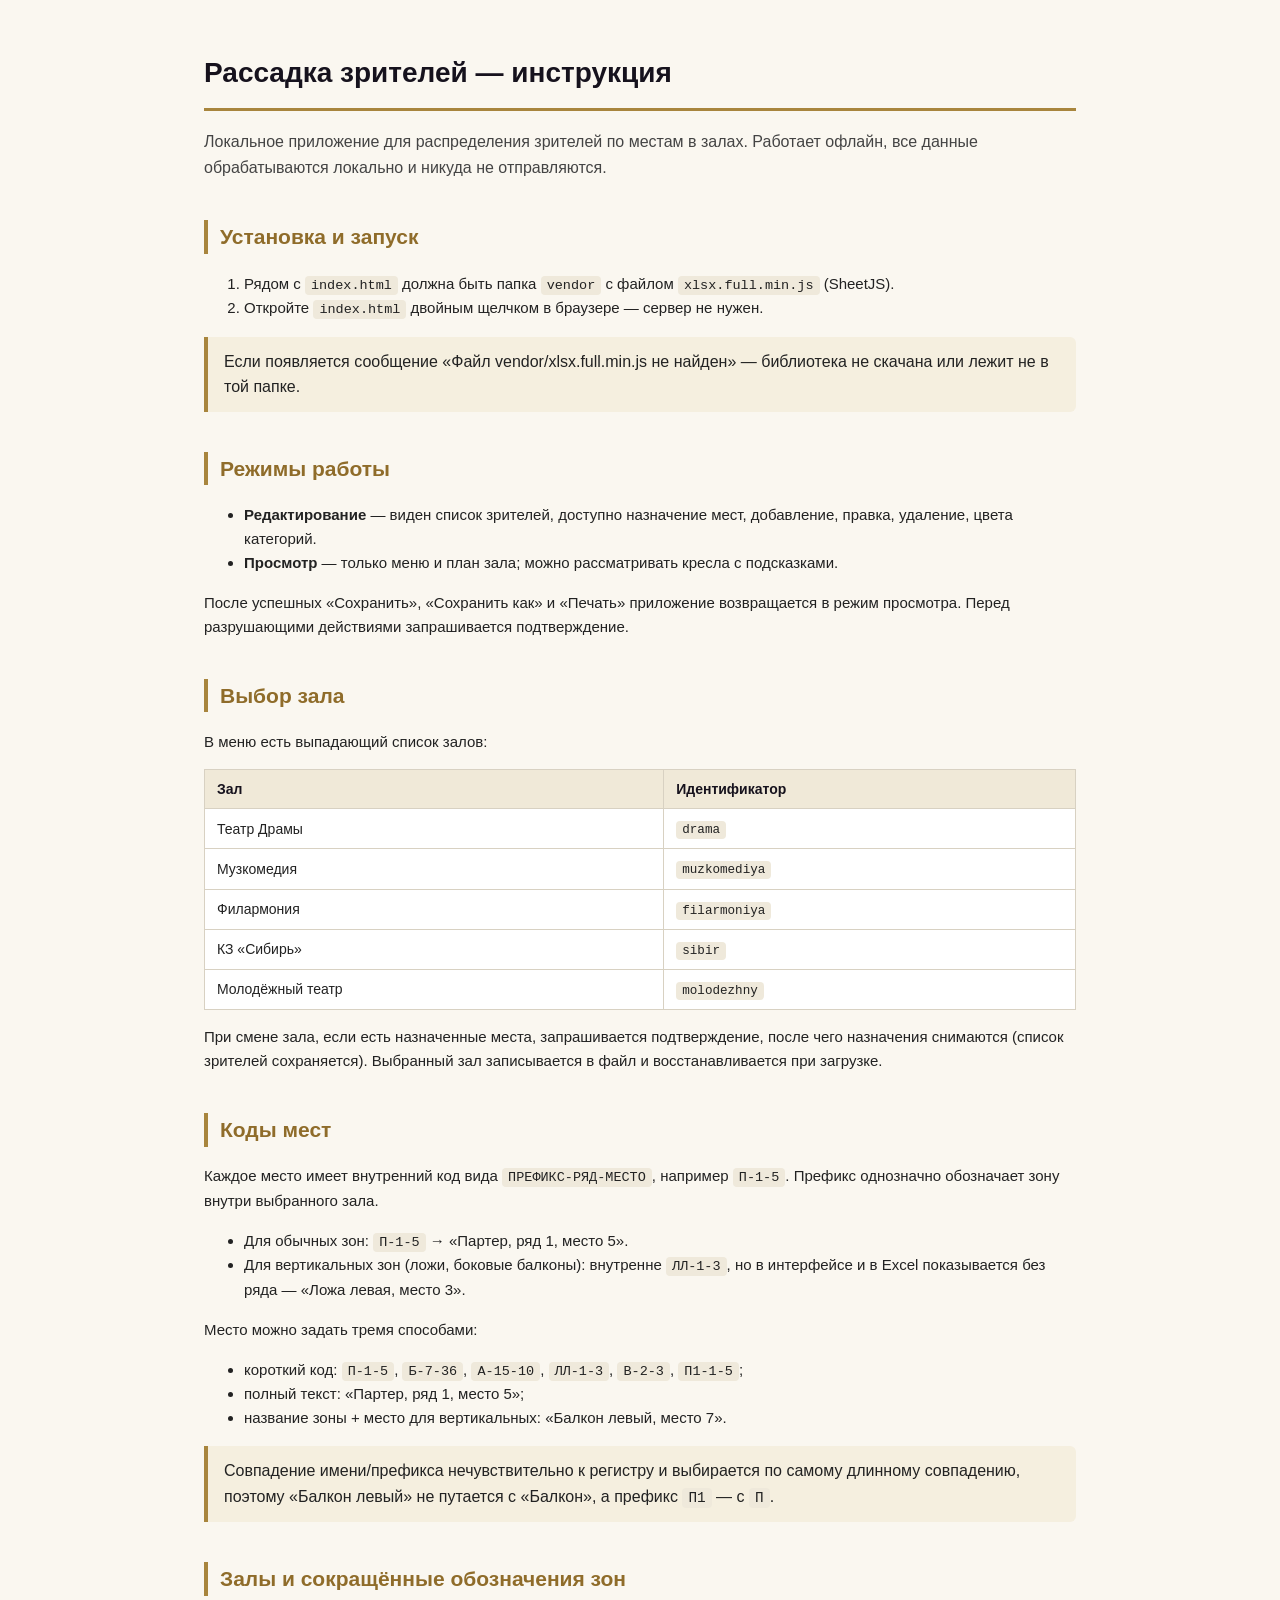
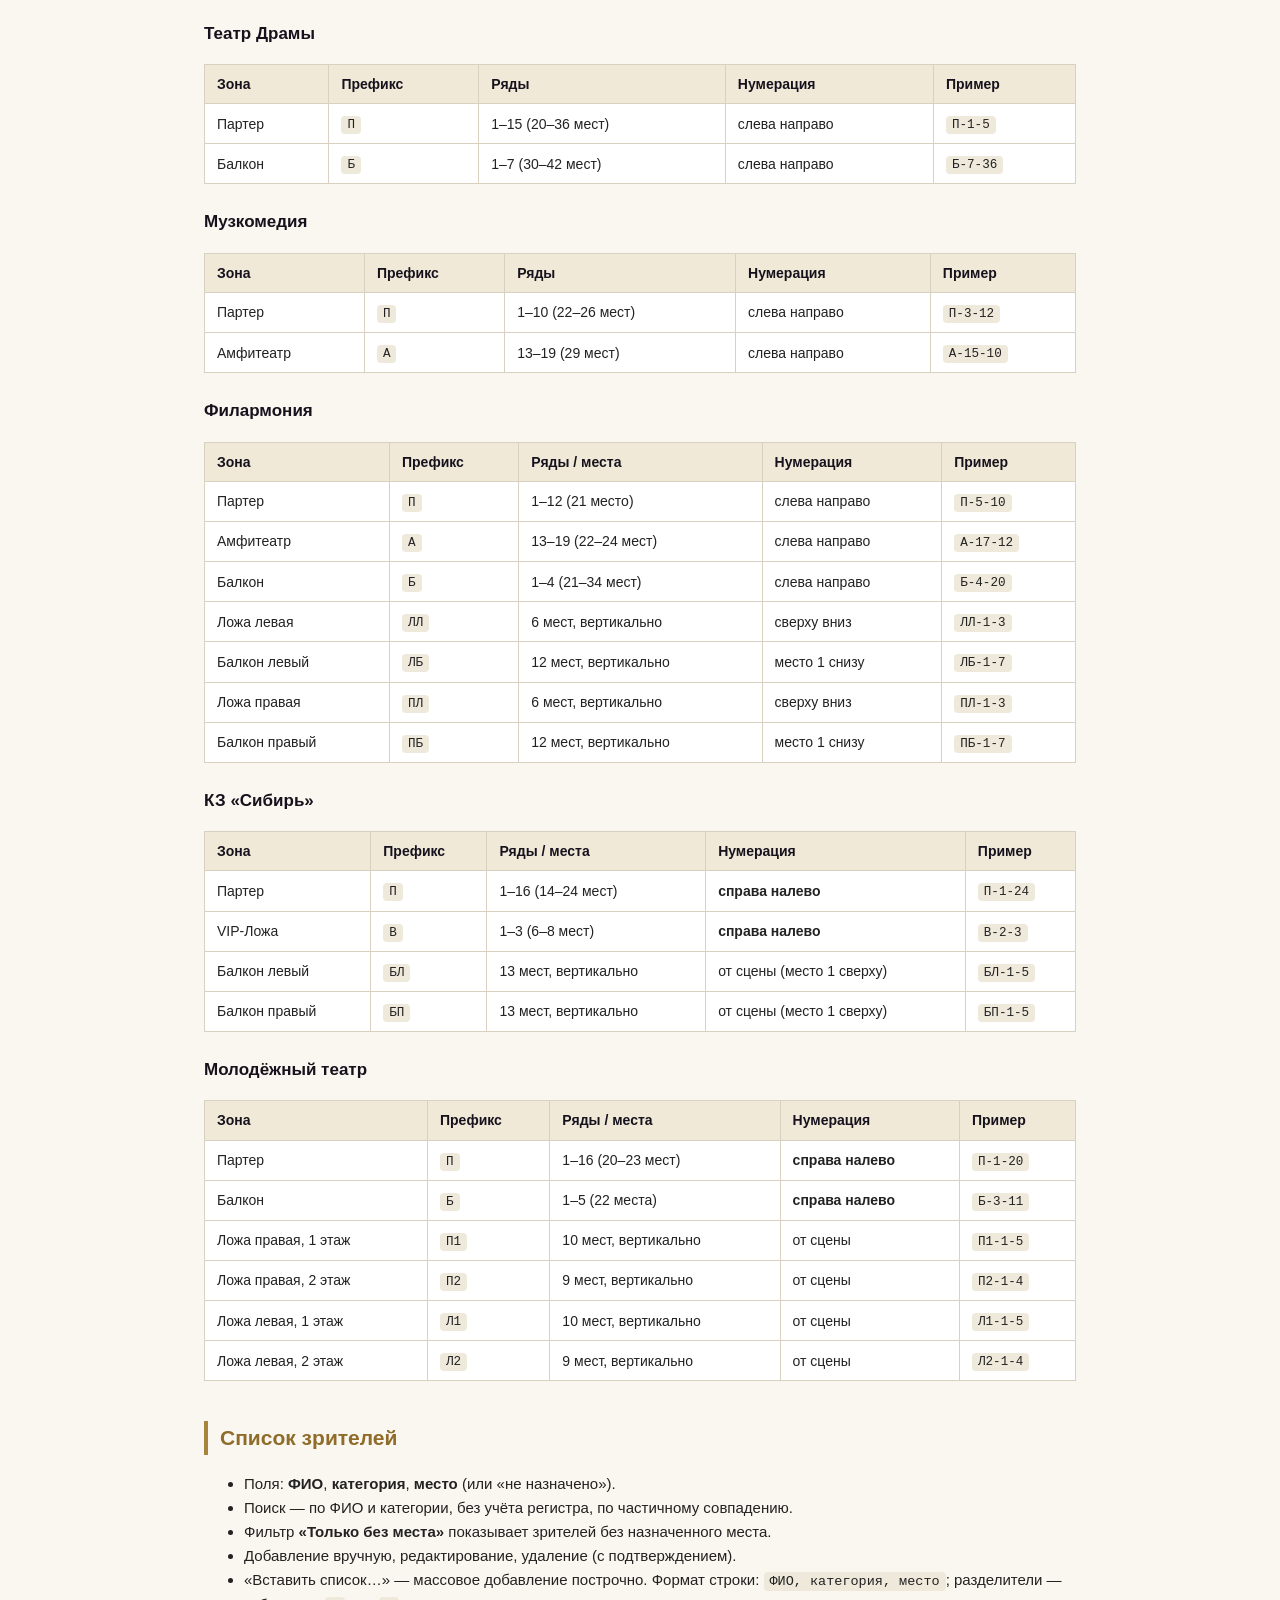
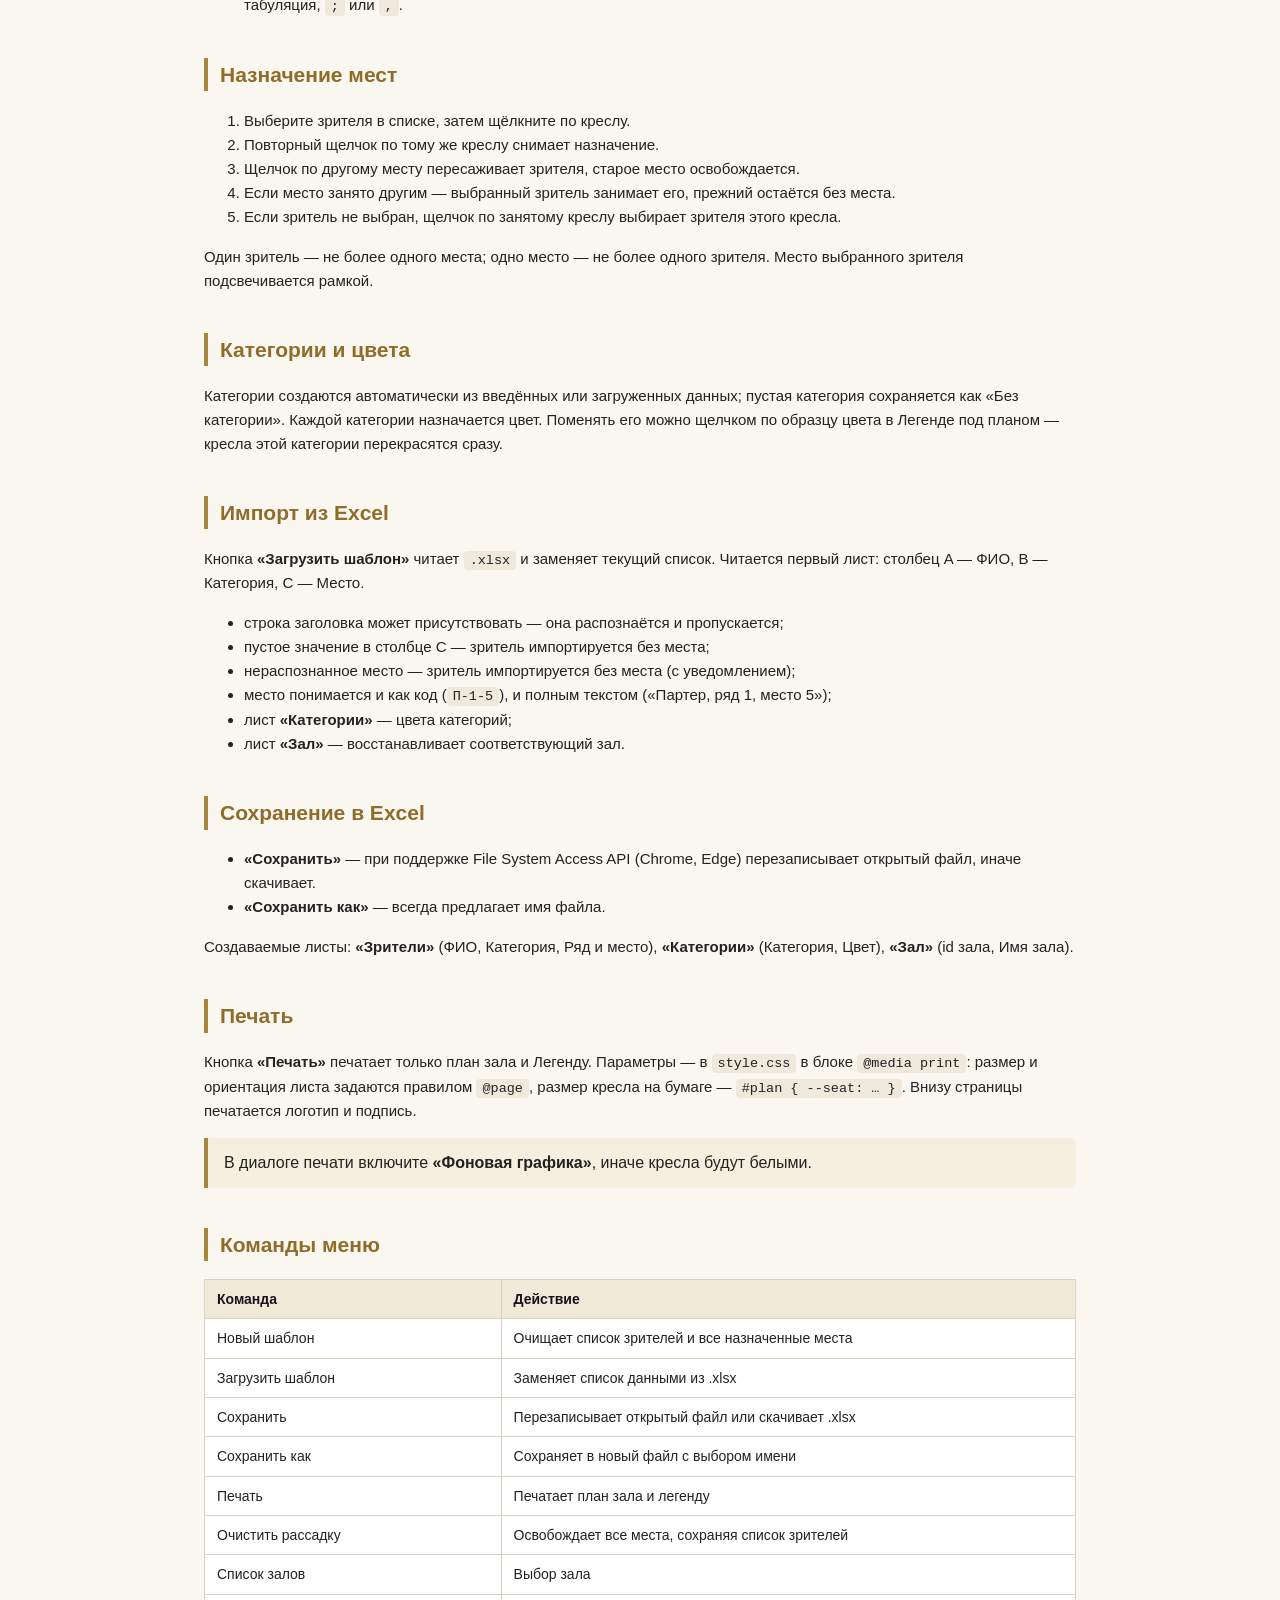
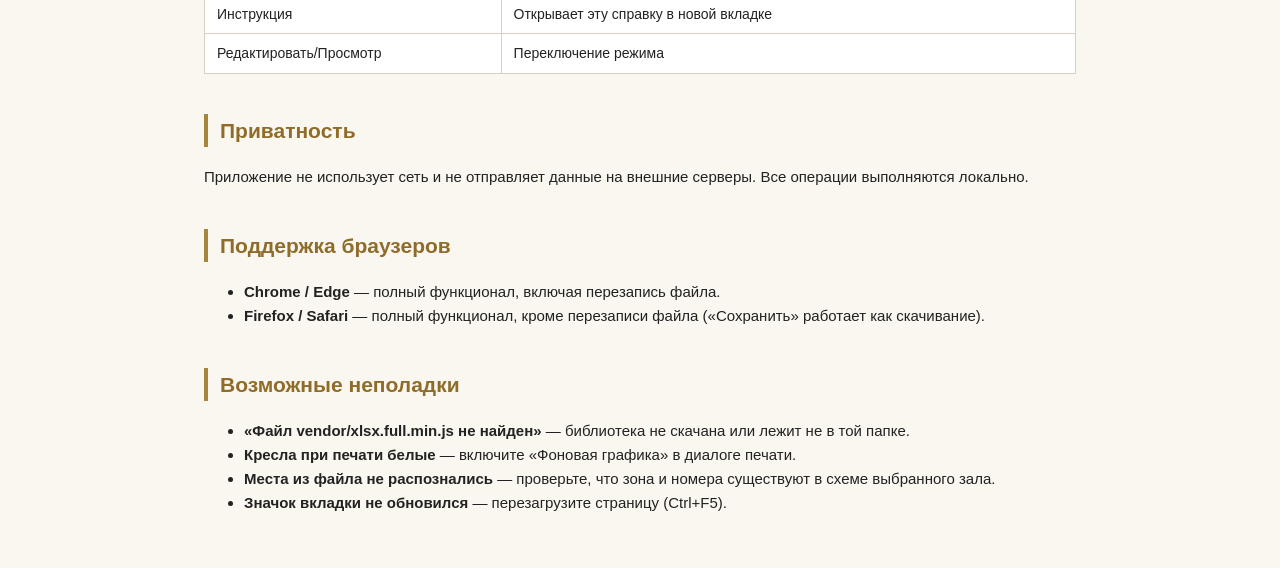
==== help.html @ 3951b34f "Create help.html" ====
<!DOCTYPE html>
<html lang="ru">
<head>
<meta charset="utf-8">
<meta name="viewport" content="width=device-width, initial-scale=1">
<title>Инструкция — Рассадка зрителей</title>
<style>
  :root { --gold:#a8853d; --ink:#16121d; --accent:#8f6c2a; }
  * { box-sizing: border-box; }
  body {
    font-family: "Segoe UI", "PT Sans", "Helvetica Neue", Arial, sans-serif;
    color:#222; background:#faf7f0; line-height:1.6; margin:0;
  }
  .container { max-width: 920px; margin:0 auto; padding:32px 24px 64px; }
  h1 { color:var(--ink); border-bottom:3px solid var(--gold); padding-bottom:12px; font-size:28px; }
  h2 { color:var(--accent); margin-top:40px; border-left:4px solid var(--gold); padding-left:12px; font-size:21px; }
  h3 { color:var(--ink); margin-top:24px; font-size:17px; }
  p, li { font-size:15px; }
  table { border-collapse:collapse; width:100%; margin:14px 0; background:#fff; }
  th, td { border:1px solid #d8d1c2; padding:8px 12px; text-align:left; font-size:14px; }
  th { background:#f0e9d8; color:var(--ink); }
  code { background:#efe9db; padding:2px 6px; border-radius:4px; font-family:Consolas,Menlo,monospace; font-size:0.9em; }
  pre { background:#f2ecdd; border:1px solid #ddd4c0; border-radius:8px; padding:12px 14px; overflow:auto; font-size:13px; }
  .hint { background:#f5efdf; border-left:4px solid var(--gold); padding:12px 16px; margin:14px 0; border-radius:0 6px 6px 0; }
  .lead { font-size:16px; color:#444; }
  a { color:var(--accent); }
</style>
</head>
<body>
<div class="container">

  <h1>Рассадка зрителей — инструкция</h1>
  <p class="lead">Локальное приложение для распределения зрителей по местам в залах.
  Работает офлайн, все данные обрабатываются локально и никуда не отправляются.</p>

  <h2>Установка и запуск</h2>
  <ol>
    <li>Рядом с <code>index.html</code> должна быть папка <code>vendor</code> с файлом
        <code>xlsx.full.min.js</code> (SheetJS).</li>
    <li>Откройте <code>index.html</code> двойным щелчком в браузере — сервер не нужен.</li>
  </ol>
  <div class="hint">Если появляется сообщение «Файл vendor/xlsx.full.min.js не найден» —
  библиотека не скачана или лежит не в той папке.</div>

  <h2>Режимы работы</h2>
  <ul>
    <li><b>Редактирование</b> — виден список зрителей, доступно назначение мест, добавление, правка, удаление, цвета категорий.</li>
    <li><b>Просмотр</b> — только меню и план зала; можно рассматривать кресла с подсказками.</li>
  </ul>
  <p>После успешных «Сохранить», «Сохранить как» и «Печать» приложение возвращается в режим просмотра.
  Перед разрушающими действиями запрашивается подтверждение.</p>

  <h2>Выбор зала</h2>
  <p>В меню есть выпадающий список залов:</p>
  <table>
    <tr><th>Зал</th><th>Идентификатор</th></tr>
    <tr><td>Театр Драмы</td><td><code>drama</code></td></tr>
    <tr><td>Музкомедия</td><td><code>muzkomediya</code></td></tr>
    <tr><td>Филармония</td><td><code>filarmoniya</code></td></tr>
    <tr><td>КЗ «Сибирь»</td><td><code>sibir</code></td></tr>
    <tr><td>Молодёжный театр</td><td><code>molodezhny</code></td></tr>
  </table>
  <p>При смене зала, если есть назначенные места, запрашивается подтверждение, после чего назначения снимаются
  (список зрителей сохраняется). Выбранный зал записывается в файл и восстанавливается при загрузке.</p>

  <h2>Коды мест</h2>
  <p>Каждое место имеет внутренний код вида <code>ПРЕФИКС-РЯД-МЕСТО</code>, например <code>П-1-5</code>.
  Префикс однозначно обозначает зону внутри выбранного зала.</p>
  <ul>
    <li>Для обычных зон: <code>П-1-5</code> → «Партер, ряд 1, место 5».</li>
    <li>Для вертикальных зон (ложи, боковые балконы): внутренне <code>ЛЛ-1-3</code>,
        но в интерфейсе и в Excel показывается без ряда — «Ложа левая, место 3».</li>
  </ul>
  <p>Место можно задать тремя способами:</p>
  <ul>
    <li>короткий код: <code>П-1-5</code>, <code>Б-7-36</code>, <code>А-15-10</code>, <code>ЛЛ-1-3</code>, <code>В-2-3</code>, <code>П1-1-5</code>;</li>
    <li>полный текст: «Партер, ряд 1, место 5»;</li>
    <li>название зоны + место для вертикальных: «Балкон левый, место 7».</li>
  </ul>
  <div class="hint">Совпадение имени/префикса нечувствительно к регистру и выбирается по самому длинному
  совпадению, поэтому «Балкон левый» не путается с «Балкон», а префикс <code>П1</code> — с <code>П</code>.</div>

  <h2>Залы и сокращённые обозначения зон</h2>

  <h3>Театр Драмы</h3>
  <table>
    <tr><th>Зона</th><th>Префикс</th><th>Ряды</th><th>Нумерация</th><th>Пример</th></tr>
    <tr><td>Партер</td><td><code>П</code></td><td>1–15 (20–36 мест)</td><td>слева направо</td><td><code>П-1-5</code></td></tr>
    <tr><td>Балкон</td><td><code>Б</code></td><td>1–7 (30–42 мест)</td><td>слева направо</td><td><code>Б-7-36</code></td></tr>
  </table>

  <h3>Музкомедия</h3>
  <table>
    <tr><th>Зона</th><th>Префикс</th><th>Ряды</th><th>Нумерация</th><th>Пример</th></tr>
    <tr><td>Партер</td><td><code>П</code></td><td>1–10 (22–26 мест)</td><td>слева направо</td><td><code>П-3-12</code></td></tr>
    <tr><td>Амфитеатр</td><td><code>А</code></td><td>13–19 (29 мест)</td><td>слева направо</td><td><code>А-15-10</code></td></tr>
  </table>

  <h3>Филармония</h3>
  <table>
    <tr><th>Зона</th><th>Префикс</th><th>Ряды / места</th><th>Нумерация</th><th>Пример</th></tr>
    <tr><td>Партер</td><td><code>П</code></td><td>1–12 (21 место)</td><td>слева направо</td><td><code>П-5-10</code></td></tr>
    <tr><td>Амфитеатр</td><td><code>А</code></td><td>13–19 (22–24 мест)</td><td>слева направо</td><td><code>А-17-12</code></td></tr>
    <tr><td>Балкон</td><td><code>Б</code></td><td>1–4 (21–34 мест)</td><td>слева направо</td><td><code>Б-4-20</code></td></tr>
    <tr><td>Ложа левая</td><td><code>ЛЛ</code></td><td>6 мест, вертикально</td><td>сверху вниз</td><td><code>ЛЛ-1-3</code></td></tr>
    <tr><td>Балкон левый</td><td><code>ЛБ</code></td><td>12 мест, вертикально</td><td>место 1 снизу</td><td><code>ЛБ-1-7</code></td></tr>
    <tr><td>Ложа правая</td><td><code>ПЛ</code></td><td>6 мест, вертикально</td><td>сверху вниз</td><td><code>ПЛ-1-3</code></td></tr>
    <tr><td>Балкон правый</td><td><code>ПБ</code></td><td>12 мест, вертикально</td><td>место 1 снизу</td><td><code>ПБ-1-7</code></td></tr>
  </table>

  <h3>КЗ «Сибирь»</h3>
  <table>
    <tr><th>Зона</th><th>Префикс</th><th>Ряды / места</th><th>Нумерация</th><th>Пример</th></tr>
    <tr><td>Партер</td><td><code>П</code></td><td>1–16 (14–24 мест)</td><td><b>справа налево</b></td><td><code>П-1-24</code></td></tr>
    <tr><td>VIP-Ложа</td><td><code>В</code></td><td>1–3 (6–8 мест)</td><td><b>справа налево</b></td><td><code>В-2-3</code></td></tr>
    <tr><td>Балкон левый</td><td><code>БЛ</code></td><td>13 мест, вертикально</td><td>от сцены (место 1 сверху)</td><td><code>БЛ-1-5</code></td></tr>
    <tr><td>Балкон правый</td><td><code>БП</code></td><td>13 мест, вертикально</td><td>от сцены (место 1 сверху)</td><td><code>БП-1-5</code></td></tr>
  </table>

  <h3>Молодёжный театр</h3>
  <table>
    <tr><th>Зона</th><th>Префикс</th><th>Ряды / места</th><th>Нумерация</th><th>Пример</th></tr>
    <tr><td>Партер</td><td><code>П</code></td><td>1–16 (20–23 мест)</td><td><b>справа налево</b></td><td><code>П-1-20</code></td></tr>
    <tr><td>Балкон</td><td><code>Б</code></td><td>1–5 (22 места)</td><td><b>справа налево</b></td><td><code>Б-3-11</code></td></tr>
    <tr><td>Ложа правая, 1 этаж</td><td><code>П1</code></td><td>10 мест, вертикально</td><td>от сцены</td><td><code>П1-1-5</code></td></tr>
    <tr><td>Ложа правая, 2 этаж</td><td><code>П2</code></td><td>9 мест, вертикально</td><td>от сцены</td><td><code>П2-1-4</code></td></tr>
    <tr><td>Ложа левая, 1 этаж</td><td><code>Л1</code></td><td>10 мест, вертикально</td><td>от сцены</td><td><code>Л1-1-5</code></td></tr>
    <tr><td>Ложа левая, 2 этаж</td><td><code>Л2</code></td><td>9 мест, вертикально</td><td>от сцены</td><td><code>Л2-1-4</code></td></tr>
  </table>

  <h2>Список зрителей</h2>
  <ul>
    <li>Поля: <b>ФИО</b>, <b>категория</b>, <b>место</b> (или «не назначено»).</li>
    <li>Поиск — по ФИО и категории, без учёта регистра, по частичному совпадению.</li>
    <li>Фильтр <b>«Только без места»</b> показывает зрителей без назначенного места.</li>
    <li>Добавление вручную, редактирование, удаление (с подтверждением).</li>
    <li>«Вставить список…» — массовое добавление построчно. Формат строки:
        <code>ФИО, категория, место</code>; разделители — табуляция, <code>;</code> или <code>,</code>.</li>
  </ul>

  <h2>Назначение мест</h2>
  <ol>
    <li>Выберите зрителя в списке, затем щёлкните по креслу.</li>
    <li>Повторный щелчок по тому же креслу снимает назначение.</li>
    <li>Щелчок по другому месту пересаживает зрителя, старое место освобождается.</li>
    <li>Если место занято другим — выбранный зритель занимает его, прежний остаётся без места.</li>
    <li>Если зритель не выбран, щелчок по занятому креслу выбирает зрителя этого кресла.</li>
  </ol>
  <p>Один зритель — не более одного места; одно место — не более одного зрителя.
  Место выбранного зрителя подсвечивается рамкой.</p>

  <h2>Категории и цвета</h2>
  <p>Категории создаются автоматически из введённых или загруженных данных; пустая категория сохраняется как
  «Без категории». Каждой категории назначается цвет. Поменять его можно щелчком по образцу цвета в Легенде
  под планом — кресла этой категории перекрасятся сразу.</p>

  <h2>Импорт из Excel</h2>
  <p>Кнопка <b>«Загрузить шаблон»</b> читает <code>.xlsx</code> и заменяет текущий список.
  Читается первый лист: столбец A — ФИО, B — Категория, C — Место.</p>
  <ul>
    <li>строка заголовка может присутствовать — она распознаётся и пропускается;</li>
    <li>пустое значение в столбце C — зритель импортируется без места;</li>
    <li>нераспознанное место — зритель импортируется без места (с уведомлением);</li>
    <li>место понимается и как код (<code>П-1-5</code>), и полным текстом («Партер, ряд 1, место 5»);</li>
    <li>лист <b>«Категории»</b> — цвета категорий;</li>
    <li>лист <b>«Зал»</b> — восстанавливает соответствующий зал.</li>
  </ul>

  <h2>Сохранение в Excel</h2>
  <ul>
    <li><b>«Сохранить»</b> — при поддержке File System Access API (Chrome, Edge) перезаписывает открытый файл, иначе скачивает.</li>
    <li><b>«Сохранить как»</b> — всегда предлагает имя файла.</li>
  </ul>
  <p>Создаваемые листы: <b>«Зрители»</b> (ФИО, Категория, Ряд и место), <b>«Категории»</b> (Категория, Цвет),
  <b>«Зал»</b> (id зала, Имя зала).</p>

  <h2>Печать</h2>
  <p>Кнопка <b>«Печать»</b> печатает только план зала и Легенду. Параметры — в <code>style.css</code> в блоке
  <code>@media print</code>: размер и ориентация листа задаются правилом <code>@page</code>,
  размер кресла на бумаге — <code>#plan { --seat: … }</code>. Внизу страницы печатается логотип и подпись.</p>
  <div class="hint">В диалоге печати включите <b>«Фоновая графика»</b>, иначе кресла будут белыми.</div>

  <h2>Команды меню</h2>
  <table>
    <tr><th>Команда</th><th>Действие</th></tr>
    <tr><td>Новый шаблон</td><td>Очищает список зрителей и все назначенные места</td></tr>
    <tr><td>Загрузить шаблон</td><td>Заменяет список данными из .xlsx</td></tr>
    <tr><td>Сохранить</td><td>Перезаписывает открытый файл или скачивает .xlsx</td></tr>
    <tr><td>Сохранить как</td><td>Сохраняет в новый файл с выбором имени</td></tr>
    <tr><td>Печать</td><td>Печатает план зала и легенду</td></tr>
    <tr><td>Очистить рассадку</td><td>Освобождает все места, сохраняя список зрителей</td></tr>
    <tr><td>Список залов</td><td>Выбор зала</td></tr>
    <tr><td>Инструкция</td><td>Открывает эту справку в новой вкладке</td></tr>
    <tr><td>Редактировать/Просмотр</td><td>Переключение режима</td></tr>
  </table>

  <h2>Приватность</h2>
  <p>Приложение не использует сеть и не отправляет данные на внешние серверы. Все операции выполняются локально.</p>

  <h2>Поддержка браузеров</h2>
  <ul>
    <li><b>Chrome / Edge</b> — полный функционал, включая перезапись файла.</li>
    <li><b>Firefox / Safari</b> — полный функционал, кроме перезаписи файла («Сохранить» работает как скачивание).</li>
  </ul>

  <h2>Возможные неполадки</h2>
  <ul>
    <li><b>«Файл vendor/xlsx.full.min.js не найден»</b> — библиотека не скачана или лежит не в той папке.</li>
    <li><b>Кресла при печати белые</b> — включите «Фоновая графика» в диалоге печати.</li>
    <li><b>Места из файла не распознались</b> — проверьте, что зона и номера существуют в схеме выбранного зала.</li>
    <li><b>Значок вкладки не обновился</b> — перезагрузите страницу (Ctrl+F5).</li>
  </ul>

</div>
</body>
</html>
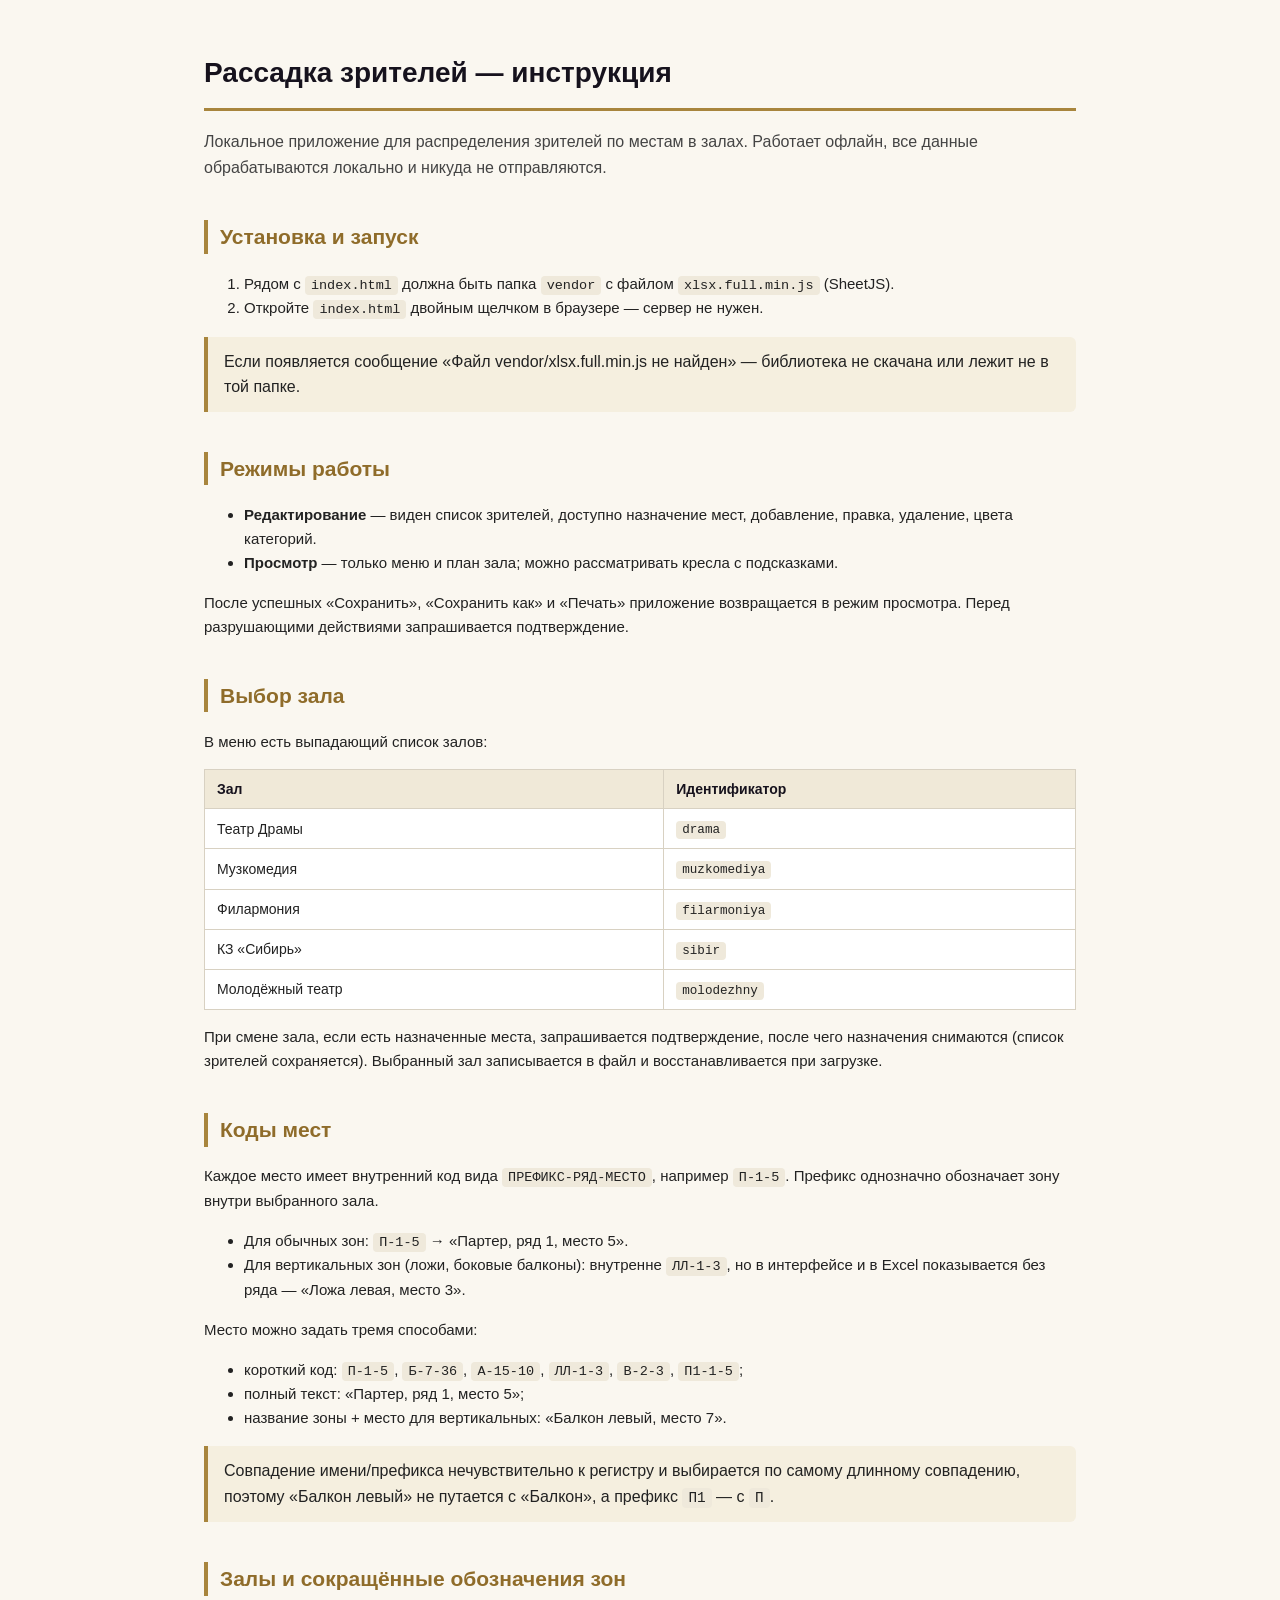
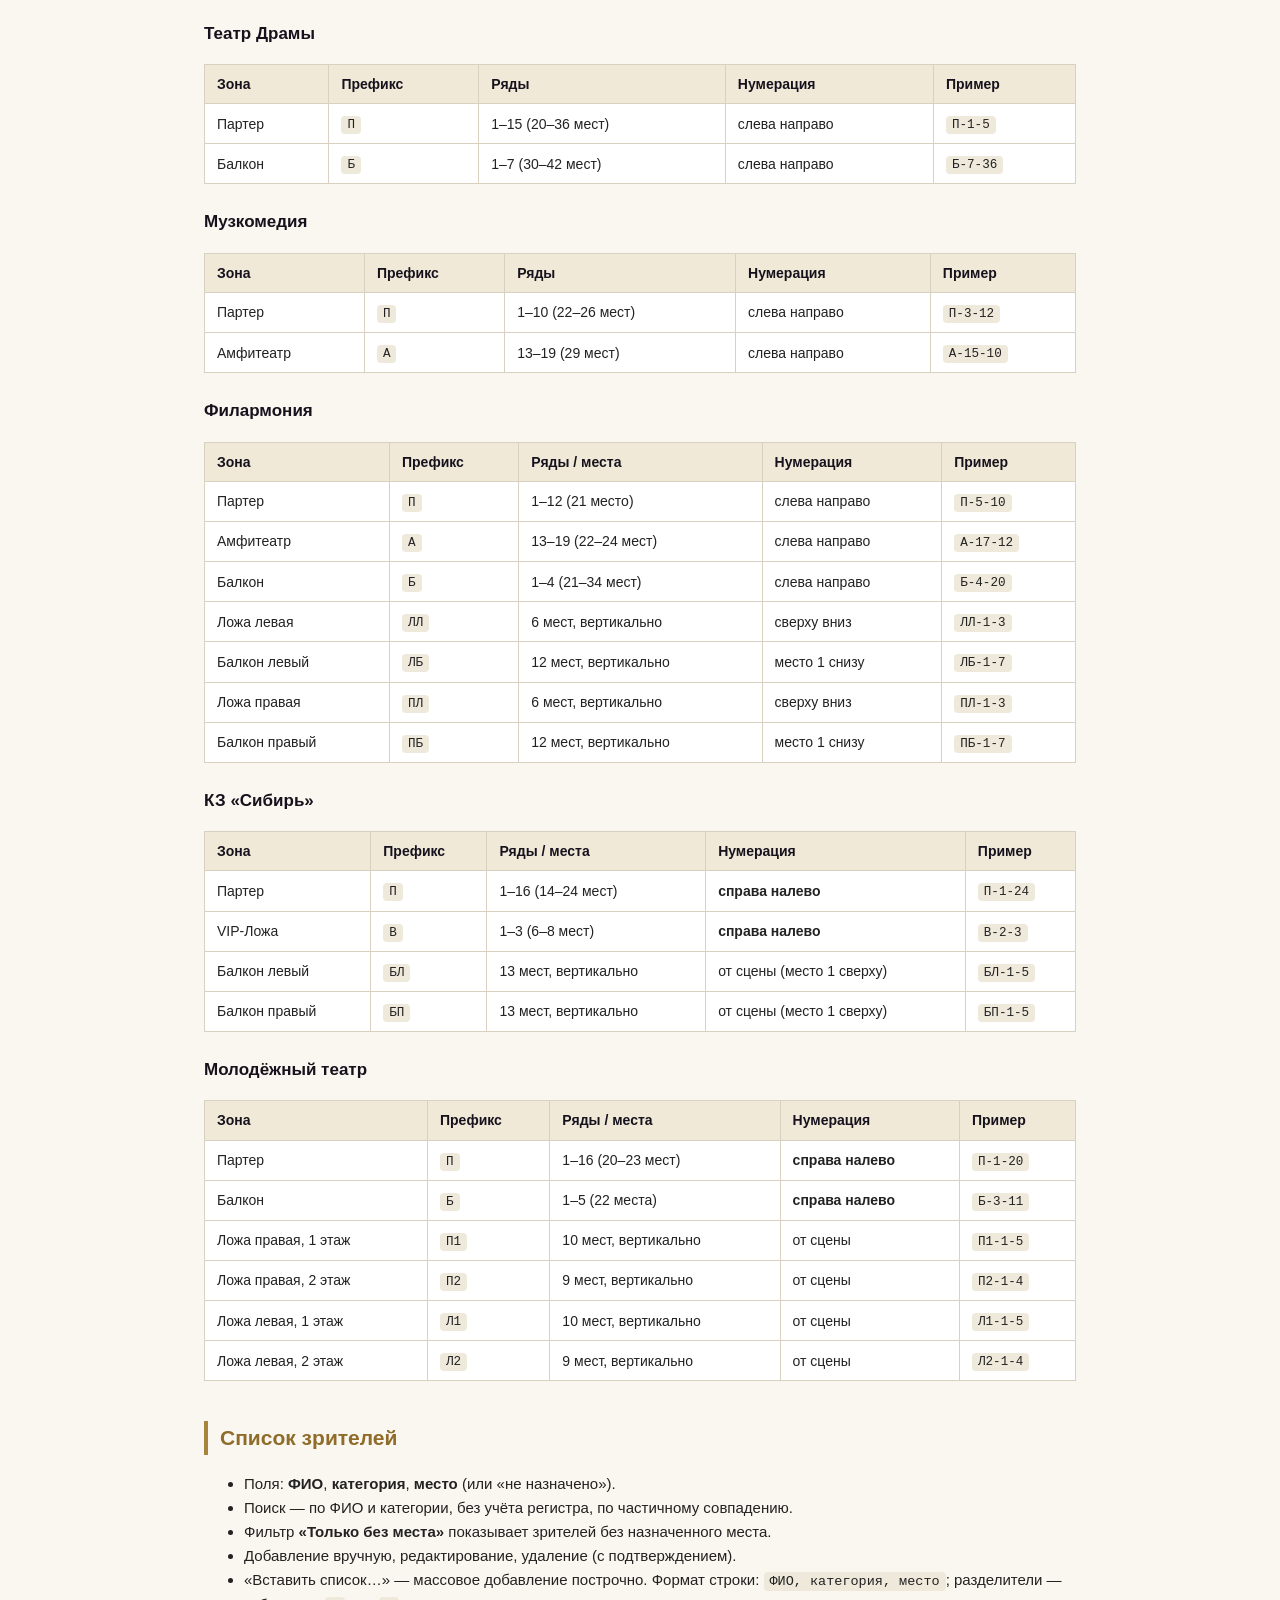
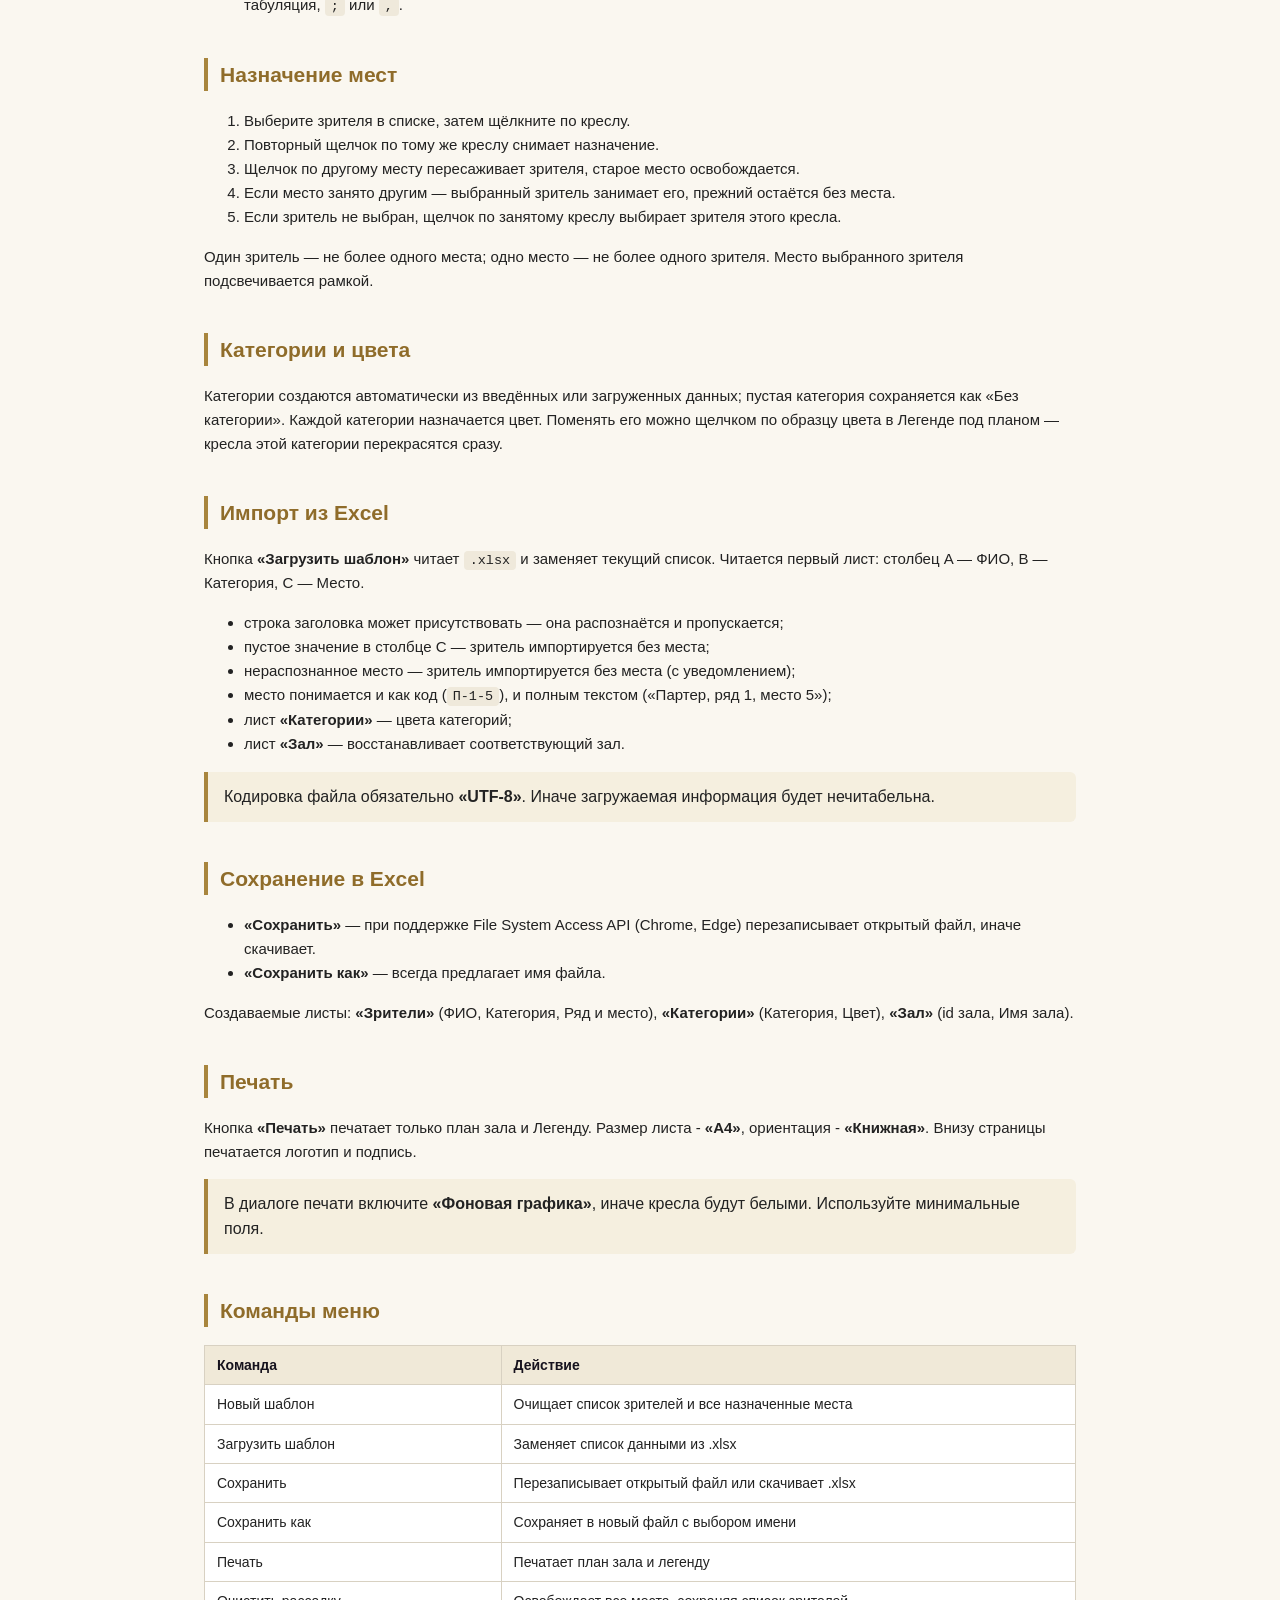
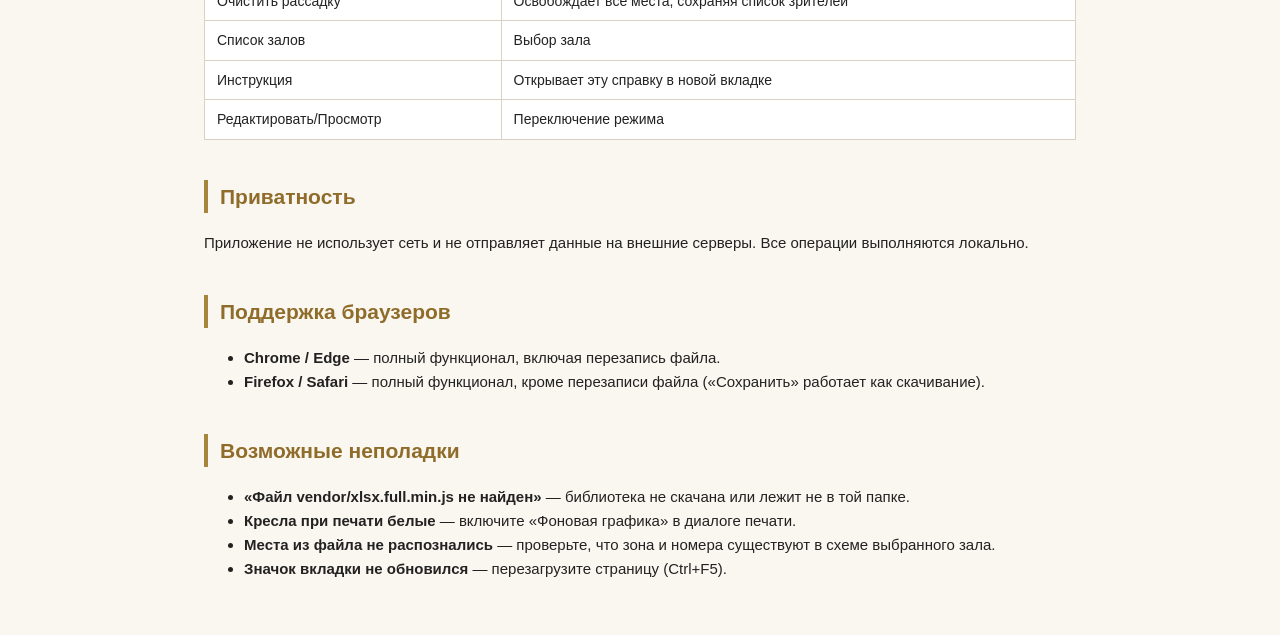
==== commit cd3c5b1c: "Update help.html" ====
--- a/help.html
+++ b/help.html
@@ -165,6 +165,7 @@
     <li>лист <b>«Категории»</b> — цвета категорий;</li>
     <li>лист <b>«Зал»</b> — восстанавливает соответствующий зал.</li>
   </ul>
+  <div class="hint">Кодировка файла обязательно <b>«UTF-8»</b>. Иначе загружаемая информация будет нечитабельна.</div>
 
   <h2>Сохранение в Excel</h2>
   <ul>
@@ -175,10 +176,8 @@
   <b>«Зал»</b> (id зала, Имя зала).</p>
 
   <h2>Печать</h2>
-  <p>Кнопка <b>«Печать»</b> печатает только план зала и Легенду. Параметры — в <code>style.css</code> в блоке
-  <code>@media print</code>: размер и ориентация листа задаются правилом <code>@page</code>,
-  размер кресла на бумаге — <code>#plan { --seat: … }</code>. Внизу страницы печатается логотип и подпись.</p>
-  <div class="hint">В диалоге печати включите <b>«Фоновая графика»</b>, иначе кресла будут белыми.</div>
+  <p>Кнопка <b>«Печать»</b> печатает только план зала и Легенду. Размер листа - <b>«А4»</b>, ориентация - <b>«Книжная»</b>. Внизу страницы печатается логотип и подпись.</p>
+  <div class="hint">В диалоге печати включите <b>«Фоновая графика»</b>, иначе кресла будут белыми. Используйте минимальные поля.</div>
 
   <h2>Команды меню</h2>
   <table>
